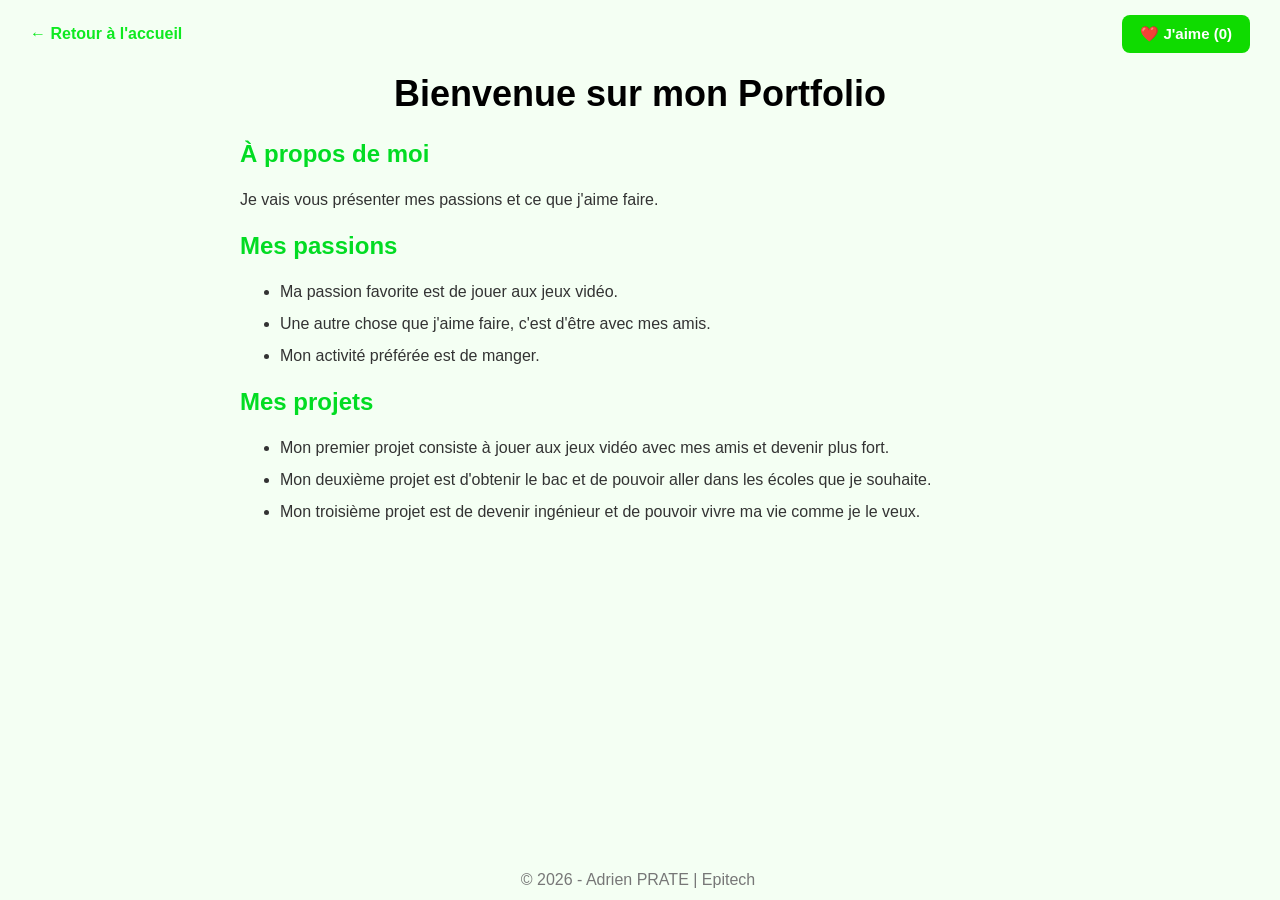
==== portfolio.html @ 1f426797 "hello" ====
<!DOCTYPE html>
<html lang="fr">
<head>
    <meta charset="UTF-8">
    <meta name="viewport" content="width=device-width, initial-scale=1.0">
    <title>Mon Portfolio - Adrien Prate</title>
    <link rel="stylesheet" href="style.css">
</head>

<body>

    <header>

        <div class="top-bar">
            <a class="lien" href="index.html">← Retour à l'accueil</a>

            <button id="mon-bouton-like" class="btn">
                ❤️ J'aime (0)
            </button>
        </div>

        <h1>Bienvenue sur mon Portfolio</h1>

    </header>

    <main>

        <section>
            <h2>À propos de moi</h2>
            <p>Je vais vous présenter mes passions et ce que j'aime faire.</p>
        </section>

        <section>
            <h2>Mes passions</h2>
            <ul>
                <li><div class="bloc">
                    <p>Ma passion favorite est de jouer aux jeux vidéo.</p>
                </div></li>

                <li><div class="bloc">
                    <p>Une autre chose que j'aime faire, c'est d'être avec mes amis.</p>
                </div></li>

                <li><div class="bloc">
                    <p>Mon activité préférée est de manger.</p>
                </div></li>
            </ul>
        </section>

        <section class="card">
            <h2>Mes projets</h2>
            <ul>
                <li><div class="bloc">
                    <p>Mon premier projet consiste à jouer aux jeux vidéo avec mes amis et devenir plus fort.</p>
                </div></li>

                <li><div class="bloc">
                    <p>Mon deuxième projet est d'obtenir le bac et de pouvoir aller dans les écoles que je souhaite.</p>
                </div></li>

                <li><div class="bloc">
                    <p>Mon troisième projet est de devenir ingénieur et de pouvoir vivre ma vie comme je le veux.</p>
                </div></li>
            </ul>
        </section>

    </main>

    <footer>
        <p>© 2026 - Adrien PRATE | Epitech</p>
    </footer>

    <script src="script.js"></script>

</body>
</html>
---- style.css ----
* {
    box-sizing: border-box;
}

body {
    margin: 0;
    padding: 15px 30px;
    font-family: "Segoe UI", Arial, sans-serif;
    background: #f4fff3;
    color: #333;
}

header {
    margin-bottom: 25px;
}

.top-bar {
    display: flex;
    justify-content: space-between;
    align-items: center;
}

.lien {
    color: #0eea20;
    text-decoration: none;
    font-weight: 600;
}

.lien:hover {
    text-decoration: underline;
}

h1 {
    margin-top: 20px;
    font-size: 36px;
    text-align: center;
    color: #000000;
}

.btn {
    background: #0fdb00;
    color: white;
    border: none;
    padding: 10px 18px;
    border-radius: 8px;
    font-size: 15px;
    font-weight: 600;
    cursor: pointer;
    transition: 0.2s;
}

.btn:hover {
    background: #00c00d;
}

main {
    max-width: 800px;
    margin: auto;
}

h2 {
    color: #02dc23;
    font-size: 24px;
}

h3 {
    color: #444444;
    font-size: 19px;
}

p {
    line-height: 1.5;
    font-size: 16px;
    margin: 8px 0;
}

footer {
    position: absolute;
    bottom: 0;
    width: 95%;
    text-align: center;
    color: #777;
}

form {
    display: flex;
    flex-direction: column;
    width: 500px;
}

input, textarea {
    padding: 8px;
    font-size: 16px;
    margin-bottom: 15px;
}

textarea {
    height: 150px;
    resize: both;
}

input[type="submit"] {
    width: 100px;
}

img {
    width: 100%;
    display: block;
    margin: 20px auto;
    box-shadow: 0 4px 10px rgba(0,0,0,0.2);
}

.edt-tabs {
    display: flex;
    gap: 0.5rem;
    margin-bottom: 1.4rem;
}

.edt-tab {
    padding: 0.55rem 1.4rem;
    border: 2px solid #00d804;
    border-radius: 8px;
    background: white;
    color: #04d400;
    font-weight: 700;
    font-size: 0.95rem;
    cursor: pointer;
    transition: background 0.18s, color 0.18s;
}

.edt-tab:hover {
    background: #0acb00;
    color: white;
}

.edt-week {
    display: none;
}

.edt-week.visible {
    display: block;
}

.days-list {
    display: flex;
    flex-direction: column;
    gap: 0.7rem;
}

.day-item {
    border-radius: 12px;
    overflow: hidden;
}

.day-header {
    display: flex;
    align-items: center;
    justify-content: space-between;
    padding: 0.75rem 1.1rem;
    cursor: pointer;
    user-select: none;
}

.day-header:hover {
    filter: brightness(1.0);
}

.day-name {
    display: block;
    font-weight: 700;
    font-size: 1.0rem;
}

.day-activities {
    display: block;
    font-size: 0.75rem;
    font-weight: 500;
    opacity: 0.7;
}

.day-lundi    .day-header { background: #dbeafe; color: #1e3a8a; border-color: #93c5fd; }
.day-mardi    .day-header { background: #fef9c3; color: #713f12; border-color: #fde047; }
.day-mercredi .day-header { background: #fee2e2; color: #7f1d1d; border-color: #fca5a5; }
.day-jeudi    .day-header { background: #dcfce7; color: #14532d; border-color: #86efac; }
.day-vendredi .day-header { background: #ede9fe; color: #3b0764; border-color: #c4b5fd; }

.day-body {
    display: none;
    padding: 1rem 1.2rem;
    background: #f8fafc;
    border-top: 2px solid #e2e8f0;
    font-size: 0.92rem;
    color: #334155;
    line-height: 1.65;
}

.day-item.open .day-body {
    display:block;
}

.day-label {
    font-size: 0.75rem;
    font-weight: 600;
    text-transform: uppercase;
}
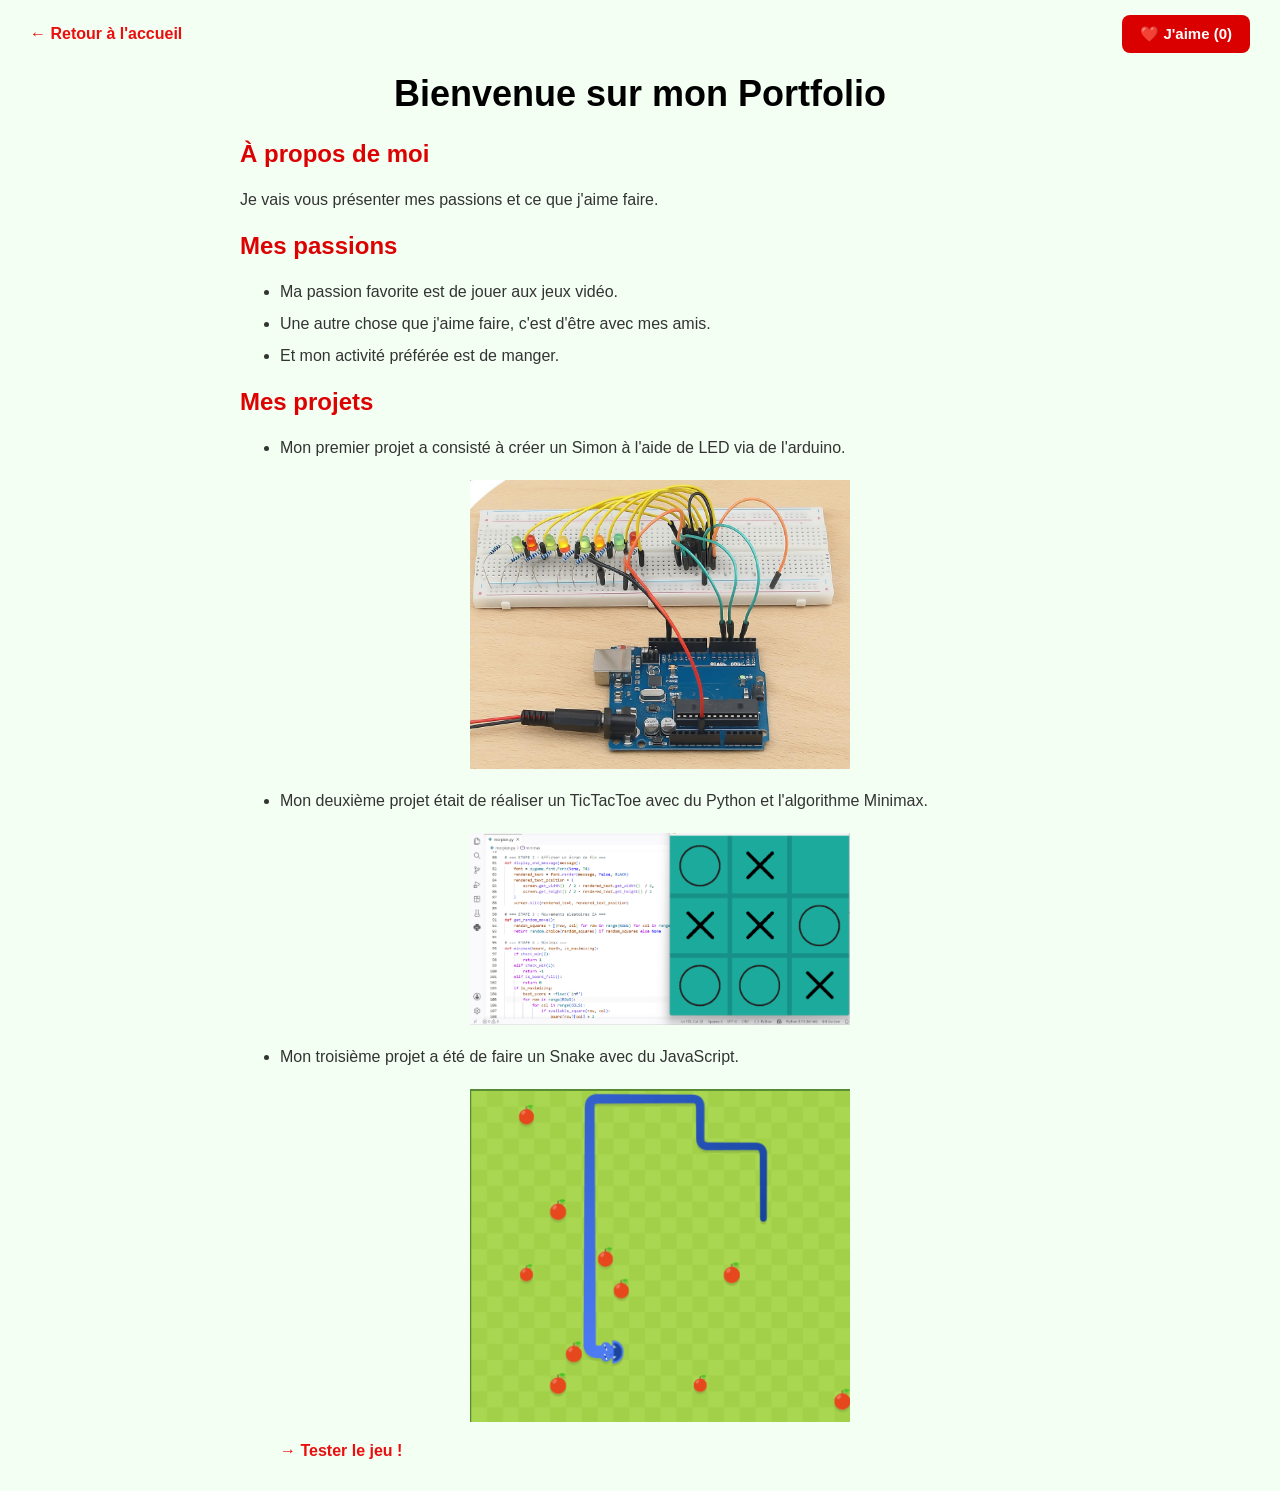
==== commit af6374e0: "hello" ====
--- a/portfolio.html
+++ b/portfolio.html
@@ -42,7 +42,7 @@
                 </div></li>
 
                 <li><div class="bloc">
-                    <p>Mon activité préférée est de manger.</p>
+                    <p>Et mon activité préférée est de manger.</p>
                 </div></li>
             </ul>
         </section>
@@ -50,26 +50,26 @@
         <section class="card">
             <h2>Mes projets</h2>
             <ul>
-                <li><div class="bloc">
-                    <p>Mon premier projet consiste à jouer aux jeux vidéo avec mes amis et devenir plus fort.</p>
-                </div></li>
+                <li>
+                    <p>Mon premier projet a consisté à créer un Simon à l'aide de LED via de l'arduino.</p>
+                </li>
+                <img class="img" src="arduino.png" alt="Arduino">
 
-                <li><div class="bloc">
-                    <p>Mon deuxième projet est d'obtenir le bac et de pouvoir aller dans les écoles que je souhaite.</p>
-                </div></li>
+                <li>
+                    <p>Mon deuxième projet était de réaliser un TicTacToe avec du Python et l'algorithme Minimax.</p>
+                </li>
+                <img class="img" src="tictactoe.png" alt="TicTacToe">
 
-                <li><div class="bloc">
-                    <p>Mon troisième projet est de devenir ingénieur et de pouvoir vivre ma vie comme je le veux.</p>
-                </div></li>
+                <li>
+                    <p>Mon troisième projet a été de faire un Snake avec du JavaScript.</p>
+                </li>
+                <img class="img" src="snake.png" alt="Snake">
+                <a class="lien" href="https://share.google/LaHHh85cozqh4mj7q">→ Tester le jeu !</a>
             </ul>
         </section>
 
     </main>
 
-    <footer>
-        <p>© 2026 - Adrien PRATE | Epitech</p>
-    </footer>
-
     <script src="script.js"></script>
 
 </body>
--- a/style.css
+++ b/style.css
@@ -21,7 +21,7 @@
 }
 
 .lien {
-    color: #0eea20;
+    color: #ea0e0e;
     text-decoration: none;
     font-weight: 600;
 }
@@ -38,7 +38,7 @@
 }
 
 .btn {
-    background: #0fdb00;
+    background: #db0000;
     color: white;
     border: none;
     padding: 10px 18px;
@@ -50,7 +50,7 @@
 }
 
 .btn:hover {
-    background: #00c00d;
+    background: #c00000;
 }
 
 main {
@@ -59,7 +59,7 @@
 }
 
 h2 {
-    color: #02dc23;
+    color: #dc0202;
     font-size: 24px;
 }
 
@@ -104,10 +104,9 @@
 }
 
 img {
-    width: 100%;
+    width: 50%;
     display: block;
     margin: 20px auto;
-    box-shadow: 0 4px 10px rgba(0,0,0,0.2);
 }
 
 .edt-tabs {
@@ -118,18 +117,16 @@
 
 .edt-tab {
     padding: 0.55rem 1.4rem;
-    border: 2px solid #00d804;
+    border: 2px solid #d80000;
     border-radius: 8px;
     background: white;
-    color: #04d400;
+    color: #d40000;
     font-weight: 700;
-    font-size: 0.95rem;
-    cursor: pointer;
-    transition: background 0.18s, color 0.18s;
+    font-size: 1rem;
 }
 
 .edt-tab:hover {
-    background: #0acb00;
+    background: #cb0000;
     color: white;
 }
 
@@ -188,7 +185,7 @@
     display: none;
     padding: 1rem 1.2rem;
     background: #f8fafc;
-    border-top: 2px solid #e2e8f0;
+    border-top: 2px;
     font-size: 0.92rem;
     color: #334155;
     line-height: 1.65;
